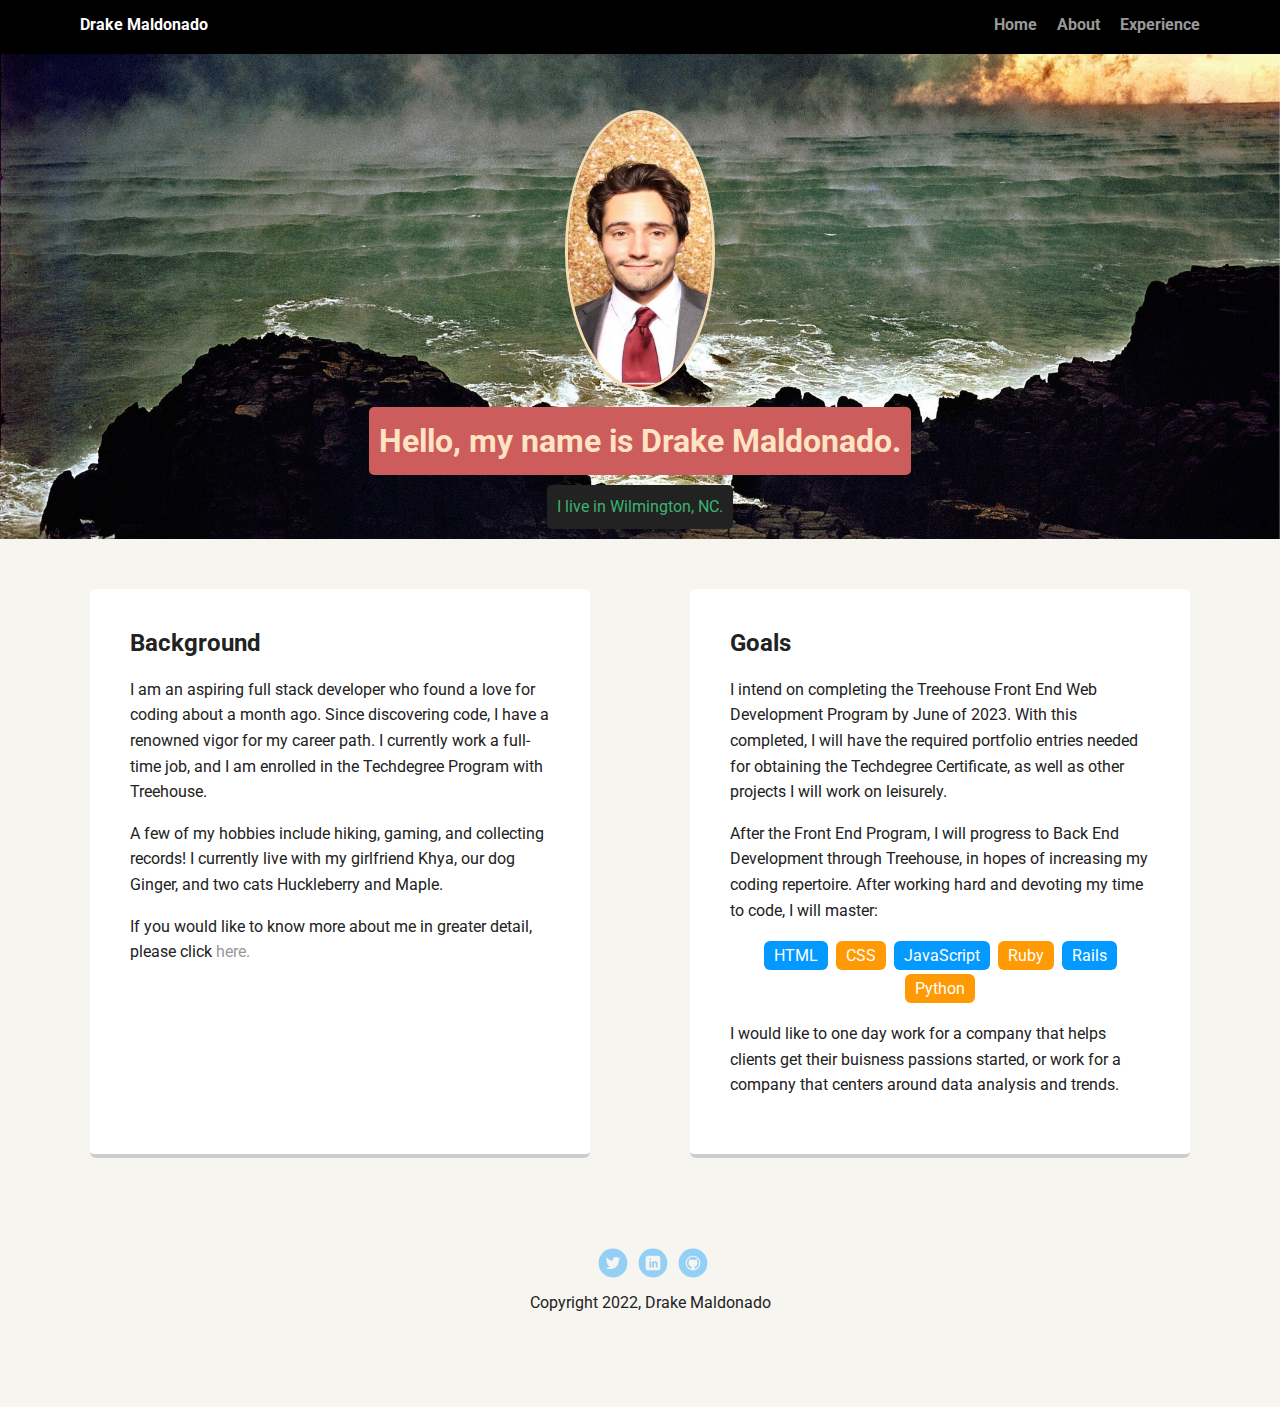
==== home/index.html @ 7dbcf617 "Added text to the home page of my profile, made changes in CSS, and created the About page of my por" ====
<!doctype html>
<html lang="en">
<head>
  <meta charset="utf-8">
  <title>Drake Maldonado's Profile</title>
  <meta name="viewport" content="width=device-width, initial-scale=1.0">
  <link rel="stylesheet" href="styles.css">
  <link href="https://fonts.googleapis.com/css?family=Muli%7CRoboto:400,300,500,700,900" rel="stylesheet"></head>
  <body>

    <nav class="main-nav">
        <ul class="nav">
          <li class="name">Drake Maldonado</li>
          <li><a href="index.html">Home</a></li>
          <li><a href="../about/about.html">About</a></li>
          <li><a href="#">Experience</a></li>
          
        </ul>
    </nav>

    <header>
      <img title="Drake Maldonado, Future Web Developer" src="images/profile.jpg" alt="Picture of Drake" class="profile-image">
      <h1 class="tag name">Hello, my name is Drake Maldonado.</h1>
      <p class="tag location">I live in Wilmington, NC.</p>
    </header>

    <main class="flex">
      <div class="card">
        <h2>Background</h2>
        <p>I am an aspiring full stack developer who found a love for coding about a month ago. Since discovering code, I have a renowned vigor for my career path. I currently work a full-time job, and I am enrolled in the Techdegree Program with Treehouse. </p>
        <p> A few of my hobbies include hiking, gaming, and collecting records! I currently live with my girlfriend Khya, our dog Ginger, and two cats Huckleberry and Maple.</p>
        <p>If you would like to know more about me in greater detail, please click <a href="../about/about.html">here.</a></p>
      </div> 

      <div class="card">
        <h2>Goals</h2>
        <p>I intend on completing the Treehouse Front End Web Development Program by June of 2023. With this completed, I will have the required portfolio entries needed for obtaining the Techdegree Certificate, as well as other projects I will work on leisurely.</p>
        <p>After the Front End Program, I will progress to Back End Development through Treehouse, in hopes of increasing my coding repertoire. After working hard and devoting my time to code, I will master:</p>
        <ul class="skills">
          <li>HTML</li>
          <li>CSS</li>
          <li>JavaScript</li>
          <li>Ruby</li>
          <li>Rails</li>
          <li>Python</li>
        </ul>
        <p>I would like to one day work for a company that helps clients get their buisness passions started, or work for a company that centers around data analysis and trends.</p>
      </div> 

    </main>
    <footer>
      <ul>
        <li><a href="#" class="social twitter">Twitter</a></li>
        <li><a href="#" class="social linkedin">LinkedIn</a></li>
        <li><a href="#" class="social github">Github</a></li>
      </ul>
      <p class="copyright">Copyright 2022, Drake Maldonado</p>
    </footer>
  </body>
  </html>
---- home/styles.css ----
/* Global Layout Set-up */
* { 
  box-sizing: border-box;
}
  
body {
  margin: 0;
  padding: 0;
  text-align: center;
  font-family: 'Roboto', sans-serif;
  color: #222;
  background: #f7f5f0;
}
/* Link Styles */

a {
  text-decoration: none;
  color: #999;
}
a:hover {
  color: #6633ff;
}

/* Section Styles */

.main-nav {
  width: 100%;
  background: black;
  min-height: 30px;
  padding: 10px;
  position: fixed;
  text-align: center;
}
.nav {
  display: flex;
  justify-content: space-around;
  font-weight: 700;
  list-style-type: none;
  margin: 0 auto;
  padding: 0;
}

.nav .name {
    display: block;
    margin-right: auto;
    color: white;
}
.nav li {
  padding: 5px 10px 10px 10px;
}
.nav a {
  transition: all .5s;
}
.nav a:hover {
  color: goldenrod
}

header {
  text-align: center;
  background: url('images/background.jpg') no-repeat top center;
  background-size: cover;
  overflow: hidden;
  padding-top: 60px;
}
header {
  line-height: 1.5;
}
header .profile-image {
  margin-top: 50px;
  width: 150px;
  height: 280px;
  border-radius: 50%;
  border: 3px solid wheat;
  transition: all .5s;
}
header .profile-image:hover {
  transform: scale(1.2) rotate(5deg);
}

.tag {
  background-color: indianred;
  color: bisque;
  padding: 10px;
  border-radius: 5px;
  display: table;
  margin: 10px auto;
} 
.location {
  background-color: #222;
  color: mediumseagreen;
}
.card {
  margin: 30px;
  padding: 20px 40px 40px;
  max-width: 500px;
  text-align: left;
  background: #fff;
  border-bottom: 4px solid #ccc;
  border-radius: 6px;
  transition: all .5s;
}
.card:hover {
  border-color: #ff99ff;
}

ul.skills {
  padding: 0;
  text-align: center;
}

.skills li {
  border-radius: 6px;
  display: inline-block;
  background: #ff9904;
  color: white;
  padding: 5px 10px;
  margin: 2px;
}

.skills li:nth-child(odd) {
  background: #0399ff;
}

footer {
  width: 100%;
  min-height: 30px;
  padding: 20px 0 40px 20px;
}

footer .copyright {
  top: -8px;
  font-size: .75em;
}

footer ul {
  list-style-type: none;
  margin: 0;
  padding: 0;
}

footer ul li {
  display: inline-block;
}

a.social {
  display: inline-block;
  text-indent: -9999px;
  margin-left: 5px;
  width: 30px;
  height: 30px;
  background-size: 30px 30px;
  opacity: .4;
  transition: all .5s;
}
a.twitter {
  background-image: url(images/twitter.svg);
}
a.linkedin {
  background-image: url(images/linkedin.svg);
}
a.github {
  background-image: url(images/github.svg);
}
a.social:hover {
  opacity: 1;
}
.clearfix {
  clear: both;
}

/* Styles for larger screens */
@media screen and (min-width: 720px) {
  
  .flex {
      display: -ms-flexbox;      /* TWEENER - IE 10 */
      display: flex; 
      max-width: 1200px;
      -ms-flex-pack: distribute;
      justify-content: space-around;
      margin: 0 auto;
  }

  header {
    min-height: 470px;
  }

  .nav {
    max-width: 1200px;
    padding: 0 30px;
  }


  main {
    padding-top: 20px;
  }

  main p {
    line-height: 1.6em;
  }

  footer {
    font-size: 1.3em;
    max-width: 1200px;
    margin: 40px auto;
  }

}
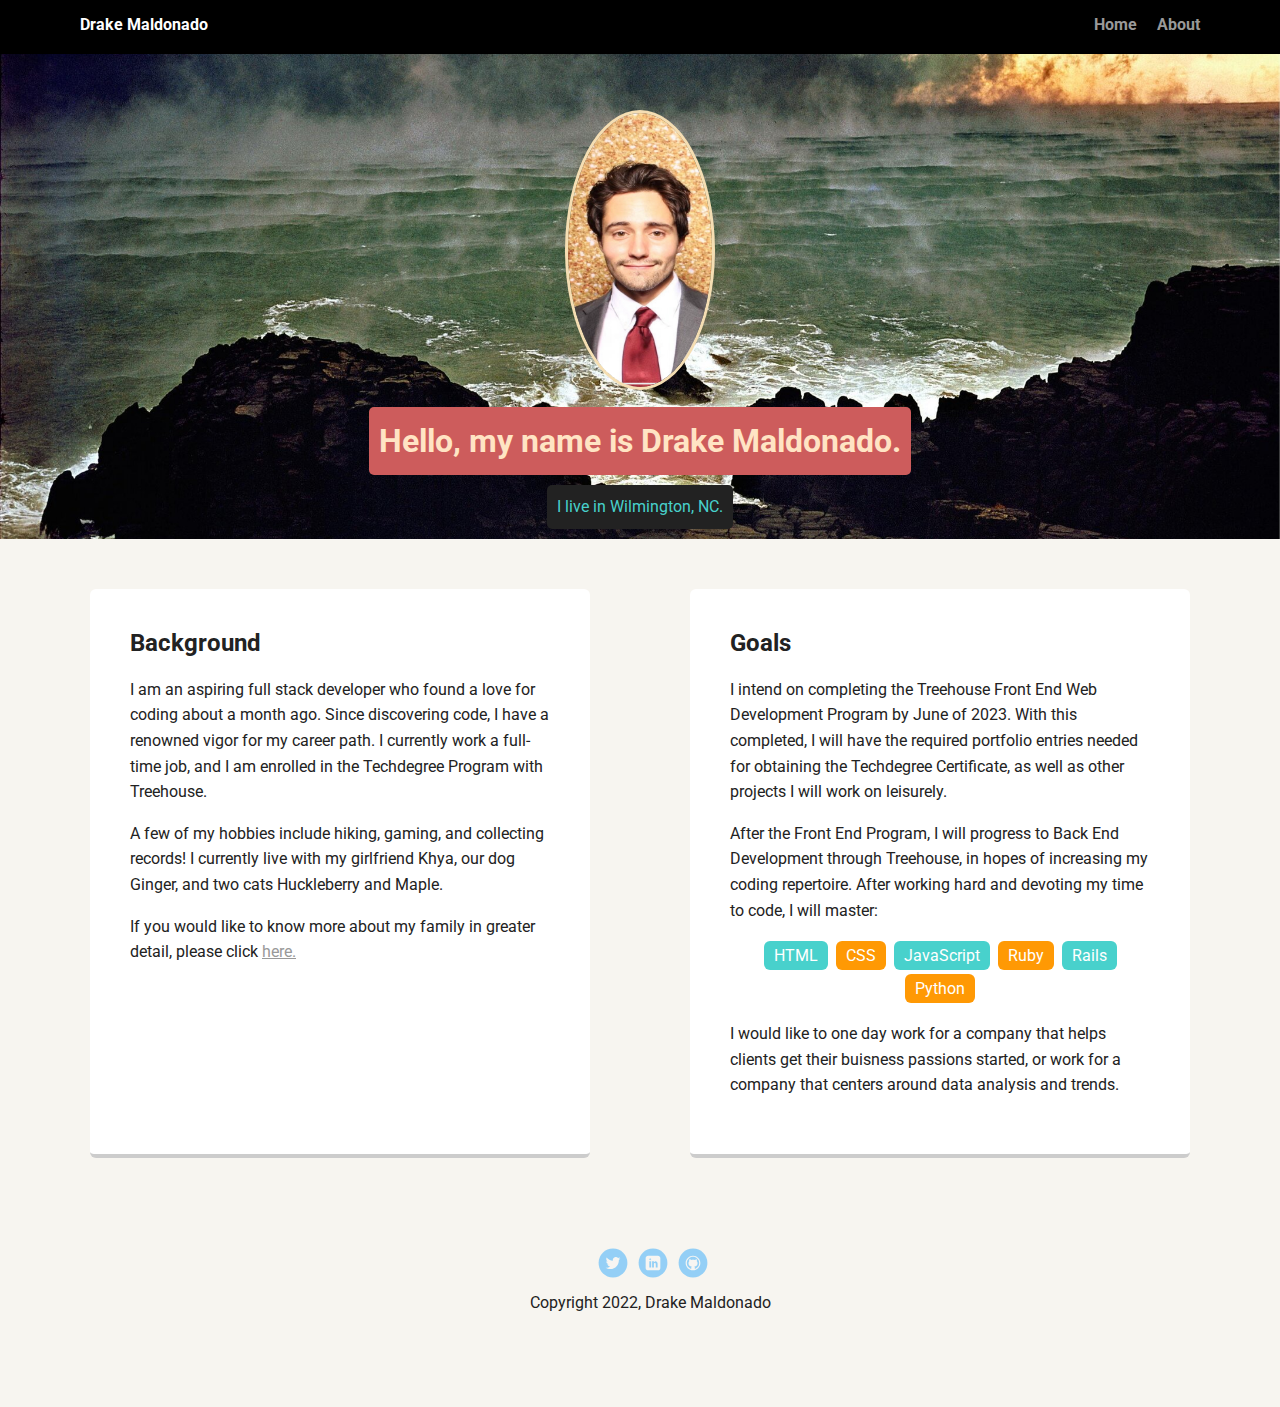
==== commit d0786da7: "Made changes to the About HTML, set up links, final adjustments still to be made" ====
--- a/home/index.html
+++ b/home/index.html
@@ -6,33 +6,32 @@
   <meta name="viewport" content="width=device-width, initial-scale=1.0">
   <link rel="stylesheet" href="styles.css">
   <link href="https://fonts.googleapis.com/css?family=Muli%7CRoboto:400,300,500,700,900" rel="stylesheet"></head>
-  <body>
+</head>
+  <body class="body-home">
 
     <nav class="main-nav">
         <ul class="nav">
           <li class="name">Drake Maldonado</li>
           <li><a href="index.html">Home</a></li>
           <li><a href="../about/about.html">About</a></li>
-          <li><a href="#">Experience</a></li>
-          
         </ul>
     </nav>
 
-    <header>
+    <header class="home-header">
       <img title="Drake Maldonado, Future Web Developer" src="images/profile.jpg" alt="Picture of Drake" class="profile-image">
       <h1 class="tag name">Hello, my name is Drake Maldonado.</h1>
       <p class="tag location">I live in Wilmington, NC.</p>
     </header>
 
     <main class="flex">
-      <div class="card">
+      <section class="card">
         <h2>Background</h2>
         <p>I am an aspiring full stack developer who found a love for coding about a month ago. Since discovering code, I have a renowned vigor for my career path. I currently work a full-time job, and I am enrolled in the Techdegree Program with Treehouse. </p>
         <p> A few of my hobbies include hiking, gaming, and collecting records! I currently live with my girlfriend Khya, our dog Ginger, and two cats Huckleberry and Maple.</p>
-        <p>If you would like to know more about me in greater detail, please click <a href="../about/about.html">here.</a></p>
-      </div> 
+        <p>If you would like to know more about my family in greater detail, please click <a href="../about/about.html"><u>here.</u></a></p>
+      </section> 
 
-      <div class="card">
+      <section class="card">
         <h2>Goals</h2>
         <p>I intend on completing the Treehouse Front End Web Development Program by June of 2023. With this completed, I will have the required portfolio entries needed for obtaining the Techdegree Certificate, as well as other projects I will work on leisurely.</p>
         <p>After the Front End Program, I will progress to Back End Development through Treehouse, in hopes of increasing my coding repertoire. After working hard and devoting my time to code, I will master:</p>
@@ -45,14 +44,14 @@
           <li>Python</li>
         </ul>
         <p>I would like to one day work for a company that helps clients get their buisness passions started, or work for a company that centers around data analysis and trends.</p>
-      </div> 
+      </section> 
 
     </main>
     <footer>
       <ul>
-        <li><a href="#" class="social twitter">Twitter</a></li>
-        <li><a href="#" class="social linkedin">LinkedIn</a></li>
-        <li><a href="#" class="social github">Github</a></li>
+        <li><a href="https://twitter.com/CodingDrake" class="social twitter">Twitter</a></li>
+        <li><a href="https://www.linkedin.com/in/drake-maldonado-7456a423b/" class="social linkedin">LinkedIn</a></li>
+        <li><a href="https://github.com/Drake-Maldonado" class="social github">Github</a></li>
       </ul>
       <p class="copyright">Copyright 2022, Drake Maldonado</p>
     </footer>
--- a/home/styles.css
+++ b/home/styles.css
@@ -3,7 +3,7 @@
   box-sizing: border-box;
 }
   
-body {
+ body {
   margin: 0;
   padding: 0;
   text-align: center;
@@ -18,7 +18,7 @@
   color: #999;
 }
 a:hover {
-  color: #6633ff;
+  color: indianred;
 }
 
 /* Section Styles */
@@ -55,7 +55,7 @@
   color: goldenrod
 }
 
-header {
+.home-header {
   text-align: center;
   background: url('images/background.jpg') no-repeat top center;
   background-size: cover;
@@ -87,7 +87,7 @@
 } 
 .location {
   background-color: #222;
-  color: mediumseagreen;
+  color: mediumturquoise;
 }
 .card {
   margin: 30px;
@@ -98,9 +98,10 @@
   border-bottom: 4px solid #ccc;
   border-radius: 6px;
   transition: all .5s;
+  
 }
 .card:hover {
-  border-color: #ff99ff;
+  border-color: moccasin;
 }
 
 ul.skills {
@@ -118,7 +119,7 @@
 }
 
 .skills li:nth-child(odd) {
-  background: #0399ff;
+  background: mediumturquoise;
 }
 
 footer {
@@ -167,7 +168,38 @@
 .clearfix {
   clear: both;
 }
-
+/* About Page Styles */
+
+.about-header{
+  text-align:center;
+  background-image: url('../about/images/khya.jpg');
+  background-size: cover;
+  height:650px;
+  background-position:
+  background-repeat: no-repeat;
+  overflow: hidden;
+  padding-top: 60px;
+}
+.tag name-about {
+  background-color: indianred;
+  color: bisque;
+  padding: 10px;
+  border-radius: 5px;
+  display: table;
+  margin: 10px auto;
+  
+}
+
+.card img {
+  height:400px;
+  border: solid lightsalmon 5px;
+  display: block;
+  margin-left: auto;
+  margin-right: auto;
+  margin:5px;
+  width:auto;
+  
+}
 /* Styles for larger screens */
 @media screen and (min-width: 720px) {
   
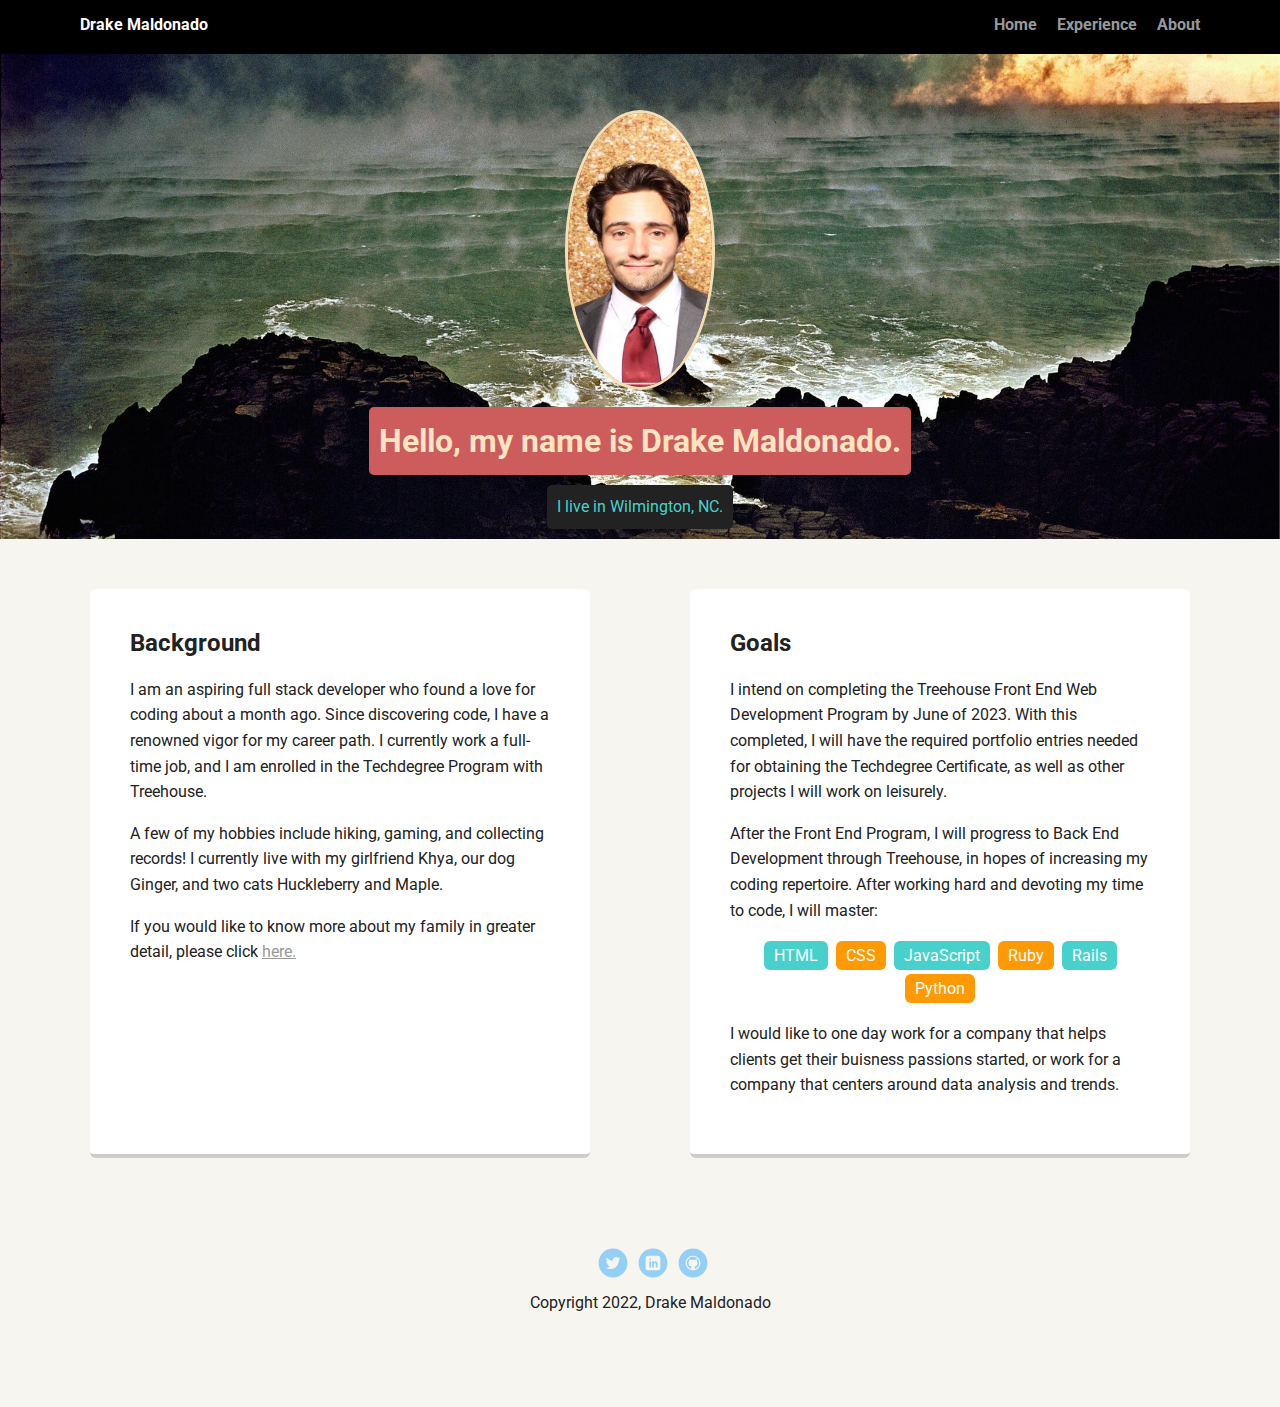
==== commit 7d4a3390: "Added an Experience HTML" ====
--- a/home/index.html
+++ b/home/index.html
@@ -13,6 +13,7 @@
         <ul class="nav">
           <li class="name">Drake Maldonado</li>
           <li><a href="index.html">Home</a></li>
+          <li><a href="../experience/experience.html">Experience</a></li>
           <li><a href="../about/about.html">About</a></li>
         </ul>
     </nav>
--- a/home/styles.css
+++ b/home/styles.css
@@ -168,6 +168,17 @@
 .clearfix {
   clear: both;
 }
+/* Experience Page Styles */
+
+.experience-header {
+  text-align: center;
+  background: url('../experience/images/work.jpg') no-repeat top center;
+  background-size: cover;
+  overflow: hidden;
+  padding-top: 60px;
+  height:650px;
+  
+}
 /* About Page Styles */
 
 .about-header{
@@ -175,10 +186,10 @@
   background-image: url('../about/images/khya.jpg');
   background-size: cover;
   height:650px;
-  background-position:
   background-repeat: no-repeat;
   overflow: hidden;
   padding-top: 60px;
+  
 }
 .tag name-about {
   background-color: indianred;
@@ -200,6 +211,7 @@
   width:auto;
   
 }
+
 /* Styles for larger screens */
 @media screen and (min-width: 720px) {
   
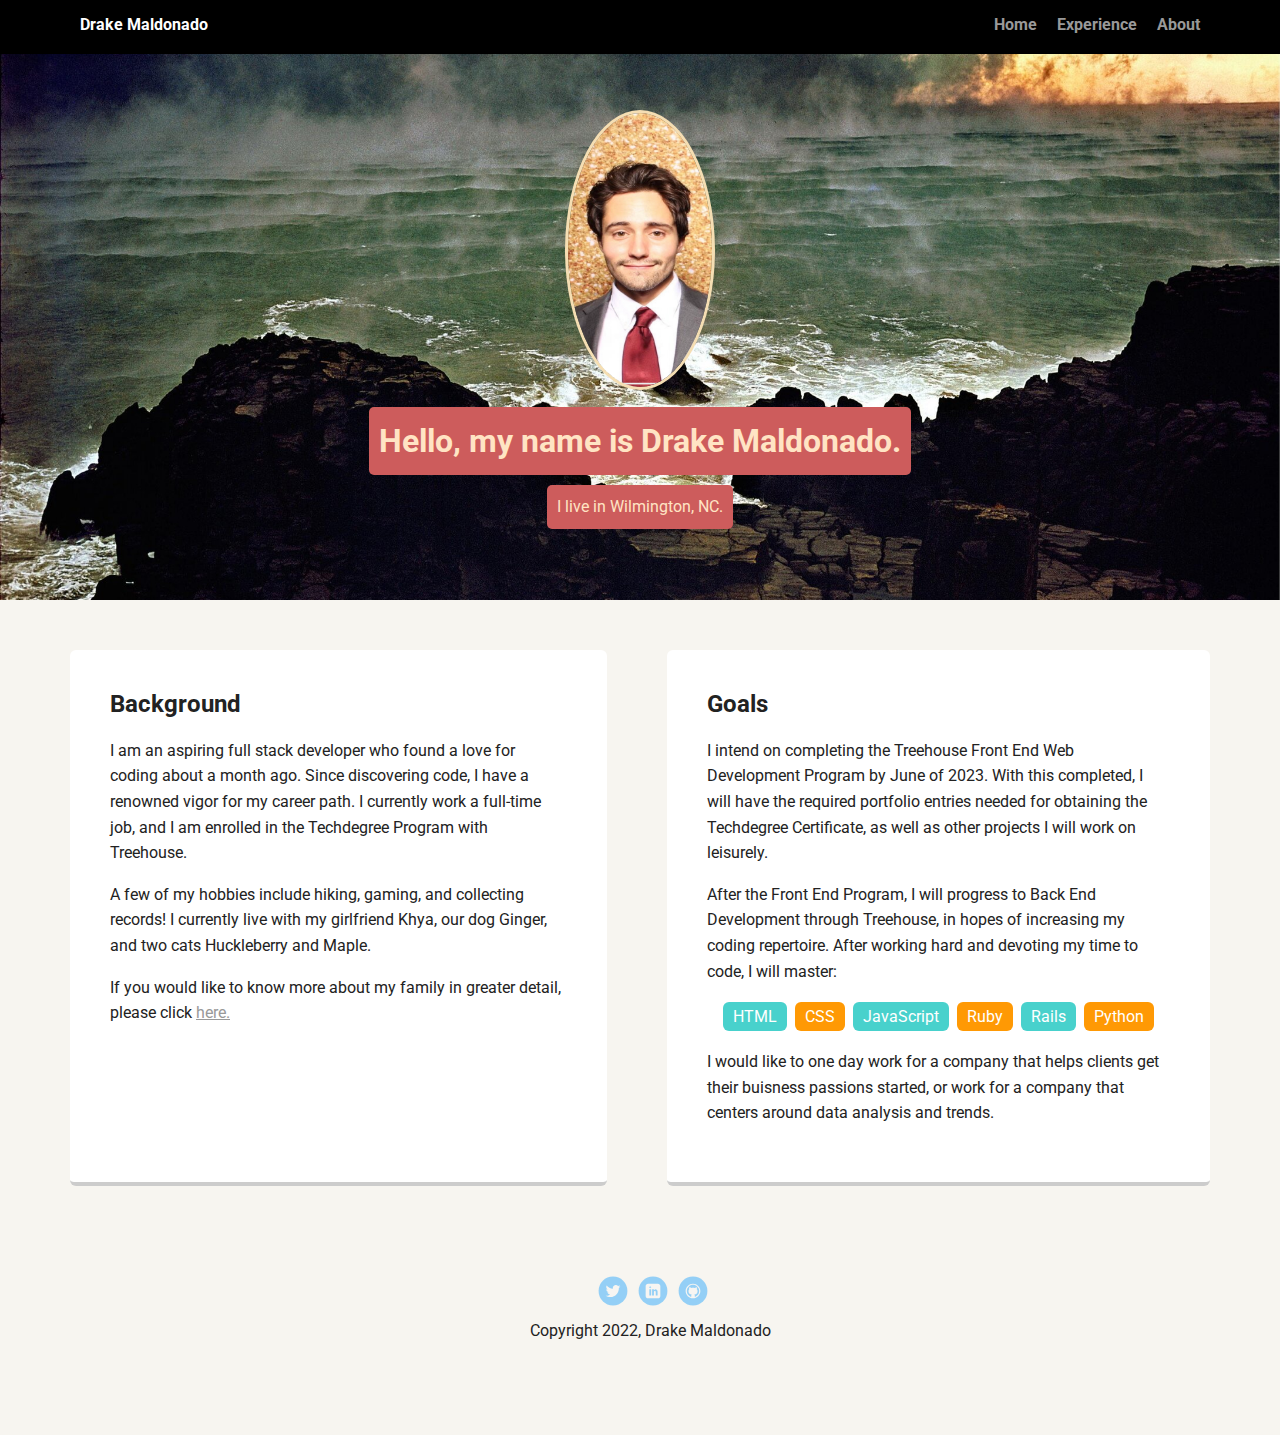
==== commit 73adfe25: "Fixed errors with stray head tag" ====
--- a/home/index.html
+++ b/home/index.html
@@ -5,7 +5,7 @@
   <title>Drake Maldonado's Profile</title>
   <meta name="viewport" content="width=device-width, initial-scale=1.0">
   <link rel="stylesheet" href="styles.css">
-  <link href="https://fonts.googleapis.com/css?family=Muli%7CRoboto:400,300,500,700,900" rel="stylesheet"></head>
+  <link href="https://fonts.googleapis.com/css?family=Muli%7CRoboto:400,300,500,700,900" rel="stylesheet">
 </head>
   <body class="body-home">
 
--- a/home/styles.css
+++ b/home/styles.css
@@ -1,9 +1,9 @@
 /* Global Layout Set-up */
-* { 
+* {
   box-sizing: border-box;
 }
-  
- body {
+
+body {
   margin: 0;
   padding: 0;
   text-align: center;
@@ -11,12 +11,14 @@
   color: #222;
   background: #f7f5f0;
 }
+
 /* Link Styles */
 
 a {
   text-decoration: none;
   color: #999;
 }
+
 a:hover {
   color: indianred;
 }
@@ -31,6 +33,7 @@
   position: fixed;
   text-align: center;
 }
+
 .nav {
   display: flex;
   justify-content: space-around;
@@ -41,16 +44,19 @@
 }
 
 .nav .name {
-    display: block;
-    margin-right: auto;
-    color: white;
-}
+  display: block;
+  margin-right: auto;
+  color: white;
+}
+
 .nav li {
   padding: 5px 10px 10px 10px;
 }
+
 .nav a {
   transition: all .5s;
 }
+
 .nav a:hover {
   color: goldenrod
 }
@@ -61,10 +67,13 @@
   background-size: cover;
   overflow: hidden;
   padding-top: 60px;
-}
+  min-height: 600px;
+}
+
 header {
   line-height: 1.5;
 }
+
 header .profile-image {
   margin-top: 50px;
   width: 150px;
@@ -73,6 +82,7 @@
   border: 3px solid wheat;
   transition: all .5s;
 }
+
 header .profile-image:hover {
   transform: scale(1.2) rotate(5deg);
 }
@@ -84,22 +94,25 @@
   border-radius: 5px;
   display: table;
   margin: 10px auto;
-} 
+}
+
 .location {
   background-color: #222;
   color: mediumturquoise;
 }
+
 .card {
   margin: 30px;
   padding: 20px 40px 40px;
-  max-width: 500px;
   text-align: left;
   background: #fff;
   border-bottom: 4px solid #ccc;
   border-radius: 6px;
   transition: all .5s;
-  
-}
+  min-height: 400px;
+
+}
+
 .card:hover {
   border-color: moccasin;
 }
@@ -153,44 +166,74 @@
   opacity: .4;
   transition: all .5s;
 }
+
 a.twitter {
   background-image: url(images/twitter.svg);
 }
+
 a.linkedin {
   background-image: url(images/linkedin.svg);
 }
+
 a.github {
   background-image: url(images/github.svg);
 }
+
 a.social:hover {
   opacity: 1;
 }
+
 .clearfix {
   clear: both;
 }
+
 /* Experience Page Styles */
 
 .experience-header {
   text-align: center;
   background: url('../experience/images/work.jpg') no-repeat top center;
   background-size: cover;
+  background-position: 100% 70%;
   overflow: hidden;
   padding-top: 60px;
-  height:650px;
-  
-}
+  min-height: 600px;
+}
+
+.tag {
+  background-color: indianred;
+  color: bisque;
+  padding: 10px;
+  border-radius: 5px;
+  display: table;
+  margin: 10px auto;
+
+}
+
 /* About Page Styles */
 
-.about-header{
-  text-align:center;
+/* .about-header {
+  text-align: center;
   background-image: url('../about/images/khya.jpg');
   background-size: cover;
-  height:650px;
+  background-position: bottom center;
   background-repeat: no-repeat;
   overflow: hidden;
   padding-top: 60px;
-  
-}
+  min-height: 600px;
+
+} */
+
+.about-header {
+  padding-top: 60px;
+  overflow: hidden;
+}
+
+
+.about-header img {
+  max-width: 100%;
+}
+
+
 .tag name-about {
   background-color: indianred;
   color: bisque;
@@ -198,30 +241,56 @@
   border-radius: 5px;
   display: table;
   margin: 10px auto;
-  
-}
-
-.card img {
-  height:400px;
+
+}
+
+.about-main {
+  flex-wrap: wrap;
+}
+
+.about-main .card img {
+  display: table;
+  max-width: 100%;
+  height: 400px;
   border: solid lightsalmon 5px;
-  display: block;
   margin-left: auto;
   margin-right: auto;
-  margin:5px;
-  width:auto;
-  
+  margin: 5px;
+  width: 400px;
+
+}
+
+.about-main {
+  flex-wrap: wrap;
+}
+
+.card.khya {
+  flex-basis: 100%;
+}
+
+.about-main .card {
+  flex-basis: calc(50% - 60px);
+}
+
+.card img {
+  margin-left: auto;
+  margin-right: auto;
+  margin: 5px;
+  width: 400px;
+
 }
 
 /* Styles for larger screens */
 @media screen and (min-width: 720px) {
-  
+
   .flex {
-      display: -ms-flexbox;      /* TWEENER - IE 10 */
-      display: flex; 
-      max-width: 1200px;
-      -ms-flex-pack: distribute;
-      justify-content: space-around;
-      margin: 0 auto;
+    display: -ms-flexbox;
+    /* TWEENER - IE 10 */
+    display: flex;
+    max-width: 1200px;
+    -ms-flex-pack: distribute;
+    justify-content: space-around;
+    margin: 0 auto;
   }
 
   header {
@@ -248,5 +317,13 @@
     margin: 40px auto;
   }
 
-}
-
+  .card.cats {
+    flex-basis: 100%;
+  }
+
+  .huck-finn {
+    display: flex;
+    justify-content: space-around;
+  }
+
+}